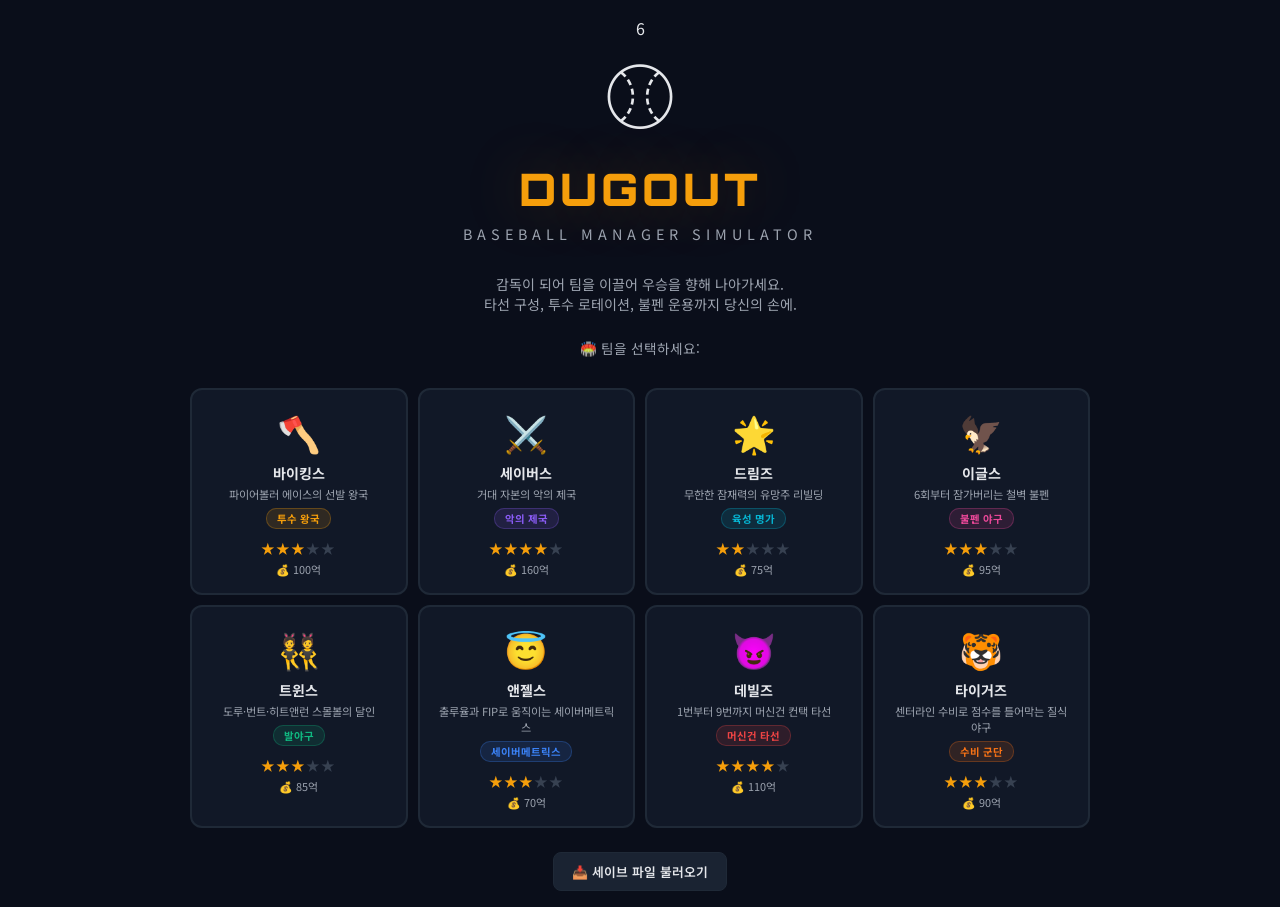
==== index.html @ 8fe027a9 "refactor: match-flow 3분할 — 실경기/간이 시뮬/경기 후 처리 분리 1,317줄 단일 파일에 5개 관심사 혼재 → 순수 이동 분할 (동작 무변경): - match" ====
<!DOCTYPE html>
<html lang="ko">
<head>
<meta charset="UTF-8">
<meta name="viewport" content="width=device-width, initial-scale=1.0">
<title>⚾ DUGOUT - Baseball Manager Simulator</title>
<link rel="stylesheet" href="style.css">
</head>
<body>

<div id="titleScreen" class="screen active">
  <div class="title-screen">6
    <div class="title-emoji">⚾</div>
    <div class="title-logo">DUGOUT</div>
    <div class="title-sub">Baseball Manager Simulator</div>
    <p style="color:var(--text-dim);margin-bottom:24px;max-width:520px;font-size:0.88rem;">감독이 되어 팀을 이끌어 우승을 향해 나아가세요.<br>타선 구성, 투수 로테이션, 불펜 운용까지 당신의 손에.</p>
    <div id="titleContinue"></div>
    <p style="color:var(--text-dim);margin-bottom:14px;font-size:0.85rem;">🏟️ 팀을 선택하세요:</p>
    <div class="team-select" id="teamSelect"></div>
    <div style="margin-top:24px;">
      <button class="btn btn-secondary" onclick="importGame()" style="font-size:0.8rem;">📥 세이브 파일 불러오기</button>
    </div>
  </div>
</div>

<div id="gameHeader" style="display:none;">
  <div class="header">
    <div class="header-title">⚾ DUGOUT</div>
    <div class="header-info">
      <div class="header-stat" id="hdrTeam"></div>
      <div class="header-stat">시즌 <span id="hdrSeason">1</span></div>
      <div class="header-stat">💰 <span id="hdrBudget">0</span>억</div>
      <div class="header-stat" id="hdrPop"></div>
      <div class="header-stat">📅 <span id="hdrGame">0</span>/<span id="hdrTotalGames">84</span></div>
      <div class="header-stat" id="hdrSeries"></div>
      <div class="header-stat" id="hdrPhase" style="color:var(--accent);"></div>
      <div class="game-menu-wrap">
        <button class="game-menu-btn" onclick="toggleGameMenu()">☰</button>
        <div class="game-menu" id="gameMenu">
          <div class="game-menu-item" onclick="saveGame();showToast('💾 저장 완료');toggleGameMenu();">💾 게임 저장</div>
          <div class="game-menu-item" onclick="exportGame();toggleGameMenu();">📤 내보내기</div>
          <div class="game-menu-item" onclick="importGame();toggleGameMenu();">📥 불러오기</div>
          <div class="game-menu-divider"></div>
          <div class="game-menu-item" style="color:#ef4444;" onclick="newGame();">🔄 새 게임</div>
        </div>
      </div>
    </div>
  </div>
  <div class="nav-tabs">
    <div class="nav-tab active" data-tab="dashboard">📊 대시보드</div>
    <div class="nav-tab" data-tab="roster">📋 로스터</div>
    <div class="nav-tab" data-tab="match">⚾ 경기</div>
    <div class="nav-tab" data-tab="training">🏋️ 훈련</div>
    <div class="nav-tab" data-tab="market">🔄 이적시장</div>
    <div class="nav-tab" data-tab="standings">🏆 순위</div>
    <div class="nav-tab" data-tab="analysis">📈 분석</div>
    <div class="nav-tab" data-tab="invest">💼 투자</div>
    <div class="nav-tab" data-tab="draft">🎓 드래프트</div>
    <div class="nav-advance-wrap"><button class="btn-nav-advance" id="btnNavAdvance" onclick="navAdvance()">▶ 다음</button></div>
  </div>
</div>

<div id="dashboardScreen" class="screen">
  <div class="finance-grid" id="financeGrid"></div>
  <div class="dash-row">
    <div class="card"><div class="card-title">▸ 구단 현황</div><div id="dashTeamInfo"></div></div>
    <div class="card"><div class="card-title">▸ 시설 & 육성</div><div id="dashFacility"></div></div>
  </div>
  <!-- 팀 기록 섹션 -->
  <div class="dash-row" style="margin-top:14px;">
    <div class="card"><div class="card-title">📊 타자 기록 순위</div><div id="dashBatterStats"></div></div>
    <div class="card"><div class="card-title">📊 투수 기록 순위</div><div id="dashPitcherStats"></div></div>
  </div>
  <div class="dash-row" style="margin-top:14px;">
    <div class="card"><div class="card-title">⚾ 1군 주전 라인업</div><div id="dashLineup"></div></div>
    <div class="card"><div class="card-title">⚾ 선발 로테이션 · 불펜</div><div id="dashPitching"></div></div>
  </div>
</div>

<!-- ROSTER with sub-tabs -->
<div id="rosterScreen" class="screen">
  <div class="roster-tabs">
    <div class="roster-tab active" onclick="switchRosterTab('batters')">🏏 1군 타자</div>
    <div class="roster-tab" onclick="switchRosterTab('pitchers')">⚾ 1군 투수</div>
    <div class="roster-tab" onclick="switchRosterTab('futures')">🌱 2군 <span id="futuresCountBadge" style="font-size:0.65rem;color:var(--text-dim);"></span></div>
    <div class="roster-tab" onclick="switchRosterTab('developmental')">⭐ 육성 <span id="devCountBadge" style="font-size:0.65rem;color:var(--text-dim);"></span></div>
    <div class="roster-tab" onclick="switchRosterTab('il')">🏥 IL <span id="ilCountBadge" style="font-size:0.65rem;color:#ef4444;"></span></div>
  </div>
  <div style="display:flex;align-items:center;gap:10px;margin-bottom:8px;">
    <div style="font-size:0.68rem;color:var(--text-dim);font-family:'JetBrains Mono',monospace;flex:1;" id="activeRosterInfo"></div>
    <button class="btn btn-sm btn-secondary" onclick="if(confirm('현재 타선·투수 보직을 규정에 맞춰 자동 재구성합니다. 진행할까요?'))autoArrangeRoster()" title="규정 위반 자동 해소 — 콜업·보직·포지션 배치">⚡ 자동 배치</button>
  </div>

  <div class="roster-section active" id="rosterBatters">
    <div class="roster-ootp-layout">
      <!-- Left: Compact roster list -->
      <div class="roster-ootp-left">
        <div class="card" style="padding:10px;">
          <div class="section-divider" style="margin-top:6px;">⭐ 선발 라인업 <span class="section-count" id="startingCount">0/9</span></div>
          <div style="overflow-x:auto;">
            <table class="data-table compact-roster"><thead><tr><th>#</th><th>이름</th><th>포지션</th><th>나이</th><th>CON</th><th>POW</th><th>EYE</th><th>SPD</th><th>FLD</th><th>ARM</th><th>OVR</th><th></th></tr></thead>
            <tbody id="startingBattersBody"></tbody></table>
          </div>
          <div class="section-divider" style="margin-top:14px;">📋 후보 <span class="section-count" id="benchCount">0</span></div>
          <div style="overflow-x:auto;">
            <table class="data-table compact-roster"><thead><tr><th>이름</th><th>포지션</th><th>나이</th><th>CON</th><th>POW</th><th>EYE</th><th>SPD</th><th>FLD</th><th>ARM</th><th>OVR</th><th></th></tr></thead>
            <tbody id="benchBattersBody"></tbody></table>
          </div>
        </div>
      </div>
      <!-- Right: Field view (larger) -->
      <div class="roster-ootp-right">
        <div id="lineupFieldView"></div>
      </div>
    </div>
  </div>

  <div class="roster-section" id="rosterFutures"></div>
  <div class="roster-section" id="rosterDevelopmental"></div>
  <div class="roster-section" id="rosterIL"></div>

  <div class="roster-section" id="rosterPitchers">
    <div class="card">
      <div class="section-divider">🔥 선발 로테이션 <span class="section-count" id="rotationCount">0/5</span></div>
      <div style="margin-bottom:8px;font-size:0.7rem;color:var(--text-dim);">5명의 선발 투수가 로테이션을 돌며 등판합니다. 클릭하여 불펜으로 이동.</div>
      <div style="overflow-x:auto;">
        <table class="data-table"><thead><tr><th>#</th><th>이름</th><th>역할</th><th>나이</th><th>구위</th><th>제구</th><th>구속</th><th>무브</th><th>위기</th><th>지구력</th><th>OVR</th><th>컨디션</th><th>스태미나</th><th>관리</th></tr></thead>
        <tbody id="rotationBody"></tbody></table>
      </div>

      <div class="section-divider" style="margin-top:20px;">🛡️ 불펜 <span class="section-count" id="bullpenCount">0</span></div>
      <div style="margin-bottom:8px;font-size:0.7rem;color:var(--text-dim);">보직 내 1번 투수가 우선 등판하며, 스태미나 부족 시 2번으로 자동 교체됩니다.</div>
      <div style="overflow-x:auto;">
        <table class="data-table"><thead><tr><th></th><th>이름</th><th>역할</th><th>나이</th><th>구위</th><th>제구</th><th>구속</th><th>무브</th><th>위기</th><th>지구력</th><th>OVR</th><th>컨디션</th><th>스태미나</th><th>관리</th></tr></thead>
        <tbody id="bullpenBody"></tbody></table>
      </div>
    </div>
  </div>
</div>

<div id="matchScreen" class="screen">
  <!-- 상단 컨트롤 -->
  <div class="season-controls">
    <button class="btn btn-primary" id="btnPlayMatch" onclick="startMatch()">▶ 다음 경기 시작</button>
    <div class="speed-control">
      <span style="font-size:0.72rem;color:var(--text-dim);">속도:</span>
      <button class="speed-btn active" onclick="setSpeed(500,this)">1x</button>
      <button class="speed-btn" onclick="setSpeed(250,this)">2x</button>
      <button class="speed-btn" onclick="setSpeed(100,this)">4x</button>
      <button class="speed-btn" onclick="setSpeed(30,this)">⚡</button>
    </div>
    <div class="auto-sim-control">
      <button class="btn btn-ghost" id="btnAutoSim10" onclick="autoSimGames(10)">⏩ 10경기</button>
      <button class="btn btn-ghost" id="btnAutoSim30" onclick="autoSimGames(30)">⏩ 30경기</button>
      <button class="btn btn-ghost" id="btnAutoSimHalf" onclick="autoSimToBreak()">⏩ 끝까지</button>
    </div>
    <span style="font-size:0.75rem;color:var(--text-dim);" id="matchStatus"></span>
  </div>

  <!-- ===== OOTP 스타일 경기 화면 ===== -->
  <div class="match-broadcast" id="matchStadium">

    <!-- ① 상단: 스코어보드 -->
    <div class="bc-scoreboard">
      <div class="bc-sb-left">
        <div class="bc-team-row bc-away" id="sbTeamAway">
          <span class="bc-team-emoji" id="sbAwayEmoji">⚾</span>
          <span class="bc-team-name" id="sbAwayName">AWAY</span>
          <span class="bc-rhe"><span id="sbAwayR">0</span></span>
          <span class="bc-rhe"><span id="sbAwayH">0</span></span>
          <span class="bc-rhe"><span id="sbAwayE">0</span></span>
        </div>
        <div class="bc-team-row bc-home" id="sbTeamHome">
          <span class="bc-team-emoji" id="sbHomeEmoji">⚾</span>
          <span class="bc-team-name" id="sbHomeName">HOME</span>
          <span class="bc-rhe"><span id="sbHomeR">0</span></span>
          <span class="bc-rhe"><span id="sbHomeH">0</span></span>
          <span class="bc-rhe"><span id="sbHomeE">0</span></span>
        </div>
        <div class="bc-rhe-label"><span></span><span></span><span>R</span><span>H</span><span>E</span></div>
      </div>
      <div class="bc-sb-center">
        <div class="bc-inning-badge" id="sbInningBadge">1회초</div>
        <div class="bc-outs-row">
          <span class="bc-out-dot" id="outDot0"></span>
          <span class="bc-out-dot" id="outDot1"></span>
          <span class="bc-out-dot" id="outDot2"></span>
        </div>
      </div>
      <div class="bc-sb-right">
        <div class="bc-detail-grid" id="scoreGrid"></div>
      </div>
    </div>

    <!-- ② 중단: 야구장 DOM 필드 + 중계 로그 -->
    <div class="bc-field-row">
      <div class="bc-field-wrap">
        <div class="bc-diamond" id="bcDiamond">
          <!-- 수비수 이름표 (JS가 동적 생성) -->
          <div class="bc-defenders" id="bcDefenders"></div>
          <!-- 베이스 -->
          <div class="bc-base bc-base-home" id="baseHome">◆</div>
          <div class="bc-base bc-base-1b" id="base1B">◇</div>
          <div class="bc-base bc-base-2b" id="base2B">◇</div>
          <div class="bc-base bc-base-3b" id="base3B">◇</div>
          <!-- 주자 (JS가 토글) -->
          <div class="bc-runner bc-runner-1b" id="runner1B"></div>
          <div class="bc-runner bc-runner-2b" id="runner2B"></div>
          <div class="bc-runner bc-runner-3b" id="runner3B"></div>
          <!-- 마운드 투수 표시 -->
          <div class="bc-mound-pitcher" id="bcMoundPitcher"></div>
          <!-- 타석 타자 표시 -->
          <div class="bc-batter-box" id="bcBatterBox"></div>
        </div>
      </div>
      <!-- 실시간 중계 로그 -->
      <div class="bc-log-panel">
        <div class="bc-log-title">PLAY-BY-PLAY</div>
        <div class="play-log" id="playLog"></div>
      </div>
    </div>

    <!-- ③ 하단: 3분할 대시보드 — 정적 뼈대, JS는 textContent만 갱신 -->
    <div class="bc-dashboard" id="bcDashboard">
      <!-- 좌: 라인업 -->
      <div class="bc-panel bc-panel-lineup">
        <div class="bc-panel-title" id="luTitle">LINEUP</div>
        <table class="lineup-table"><thead><tr><th>#</th><th></th><th>POS</th><th>NAME</th><th>TODAY</th><th>AVG</th></tr></thead>
          <tbody id="luBody"></tbody>
        </table>
      </div>
      <!-- 중: 투수 -->
      <div class="bc-panel bc-panel-pitcher">
        <div class="pitcher-detail">
          <div class="pd-role">PITCHING</div>
          <div class="pd-name" id="pdName">-</div>
          <div class="pd-season" id="pdSeason">-</div>
          <div class="pd-today">
            <div class="pd-stat-box"><div class="pd-stat-label">IP</div><div class="pd-stat-val" id="pdIP">0</div></div>
            <div class="pd-stat-box"><div class="pd-stat-label">H</div><div class="pd-stat-val" id="pdH">0</div></div>
            <div class="pd-stat-box"><div class="pd-stat-label">ER</div><div class="pd-stat-val" id="pdER">0</div></div>
            <div class="pd-stat-box"><div class="pd-stat-label">BB</div><div class="pd-stat-val" id="pdBB">0</div></div>
            <div class="pd-stat-box"><div class="pd-stat-label">K</div><div class="pd-stat-val" id="pdK">0</div></div>
            <div class="pd-stat-box"><div class="pd-stat-label">NP</div><div class="pd-stat-val" id="pdNP">0</div></div>
          </div>
          <div class="stamina-bar-wrap">
            <div class="stamina-bar-label" id="pdStamLabel">STAMINA 0</div>
            <div class="stamina-bar-bg"><div class="stamina-bar-fill" id="pdStamBar"></div></div>
          </div>
        </div>
      </div>
      <!-- 우: 타자 -->
      <div class="bc-panel bc-panel-batter">
        <div class="batter-detail">
          <div class="bd-pos" id="bdPos">AT BAT</div>
          <div class="bd-name" id="bdName">-</div>
          <div class="bd-season" id="bdSeason">-</div>
          <div class="bd-today">
            <div class="bd-stat-box"><div class="bd-stat-label">AB</div><div class="bd-stat-val" id="bdAB">0</div></div>
            <div class="bd-stat-box"><div class="bd-stat-label">H</div><div class="bd-stat-val" id="bdH">0</div></div>
            <div class="bd-stat-box"><div class="bd-stat-label">HR</div><div class="bd-stat-val" id="bdHR">0</div></div>
            <div class="bd-stat-box"><div class="bd-stat-label">RBI</div><div class="bd-stat-val" id="bdRBI">0</div></div>
            <div class="bd-stat-box"><div class="bd-stat-label">BB</div><div class="bd-stat-val" id="bdBB">0</div></div>
            <div class="bd-stat-box"><div class="bd-stat-label">K</div><div class="bd-stat-val" id="bdK">0</div></div>
          </div>
        </div>
      </div>
    </div>
  </div>

  <!-- 숨겨진 호환용 요소 -->
  <div style="display:none;">
    <span id="miInning"></span><span id="miOuts"></span>
    <span id="miPitcher"></span><span id="miBatter"></span>
    <span id="sbAR"></span><span id="sbHR"></span>
    <span id="sbAH"></span><span id="sbHH"></span>
    <span id="sbAE"></span><span id="sbHE"></span>
    <span id="sbAwayScore"></span><span id="sbHomeScore"></span>
  </div>
</div>

<div id="trainingScreen" class="screen">
  <div class="card">
    <div class="card-title">▸ 팀 훈련 (경기당 1회)</div>
    <div style="margin-bottom:12px;font-size:0.72rem;color:var(--text-dim);">육성 레벨: <span id="trainingLevelDisp" style="color:var(--accent);font-weight:700;"></span></div>
    <div id="trainingContent"></div>
    <p style="margin-top:10px;font-size:0.75rem;color:var(--text-dim);" id="trainingStatus"></p>
  </div>
</div>


<div id="marketScreen" class="screen">
  <div class="card">
    <div class="card-title">▸ 이적 시장</div>
    <div class="roster-tabs" style="margin-bottom:10px;">
      <div class="roster-tab active" onclick="switchMarketTab('bat')">🏏 타자</div>
      <div class="roster-tab" onclick="switchMarketTab('pitch')">⚾ 투수</div>
      <div class="roster-tab" onclick="switchMarketTab('trade')">🔄 트레이드</div>
    </div>
    <div class="market-grid" id="marketGrid"></div>
  </div>
</div>

<div id="standingsScreen" class="screen">
  <div class="card">
    <div class="card-title">▸ 리그 순위</div>
    <div style="overflow-x:auto;">
    <table class="data-table"><thead><tr><th>#</th><th>팀</th><th>승률</th><th>게임차</th><th>승</th><th>패</th><th>경기</th><th>연속</th><th>타율</th><th>평균자책</th><th>최근 5</th></tr></thead>
    <tbody id="standingsBody"></tbody></table>
    </div>
  </div>
  <div class="dash-row" style="margin-top:14px;">
    <div class="card"><div class="card-title">🏅 리그 타자 리더</div><div id="leagueBatLeaders"></div></div>
    <div class="card"><div class="card-title">🏅 리그 투수 리더</div><div id="leaguePitLeaders"></div></div>
  </div>
</div>

<div id="analysisScreen" class="screen">
  <div class="roster-tabs" id="analysisTabs">
    <div class="roster-tab active" data-tab="batters" onclick="switchAnalysisTab('batters')">🏏 타자 성적</div>
    <div class="roster-tab" data-tab="pitchers" onclick="switchAnalysisTab('pitchers')">⚾ 투수 성적</div>
    <div class="roster-tab" data-tab="scout" onclick="switchAnalysisTab('scout')">📋 스카우트 리포트</div>
    <div class="roster-tab" data-tab="contracts" onclick="switchAnalysisTab('contracts')">💰 계약 현황</div>
  </div>
  <div id="analysisContent"></div>
</div>

<div id="investScreen" class="screen">
  <div class="roster-tabs" style="margin-bottom:14px;">
    <div class="roster-tab active" onclick="switchInvestTab('finance')">💰 재정</div>
    <div class="roster-tab" onclick="switchInvestTab('infra')">🏗️ 인프라 & 시설</div>
    <div class="roster-tab" onclick="switchInvestTab('coaching')">👔 코치</div>
    <!-- 팬 이벤트 삭제 (무한 흑자 익스플로잇 방지) -->
    <div class="roster-tab" onclick="switchInvestTab('overseas')">✈️ 해외연수</div>
    <div class="roster-tab" onclick="switchInvestTab('scoutcamp')">🌎 스카우팅</div>
    <div class="roster-tab" onclick="switchInvestTab('medical')">🏥 해외 의료</div>
  </div>
  <div id="investContent"></div>
</div>

<div id="draftScreen" class="screen">
  <div id="draftContent"></div>
</div>

<div class="modal-overlay" id="seasonModal" onclick="if(event.target===this)this.classList.remove('active');">
  <div class="modal"><button class="modal-close" onclick="$('seasonModal').classList.remove('active');">&times;</button><h2 id="modalTitle"></h2><div id="modalBody"></div></div>
</div>

<!-- Scripts: 의존성 순서대로 로드 -->
<script src="js/constants.js"></script>
<script src="js/utils/utils-core.js"></script>
<script src="js/utils/utils-stats.js"></script>
<script src="js/utils/utils-scout.js"></script>
<script src="js/utils/utils-economy.js"></script>
<script src="js/utils/negotiation.js"></script>
<script src="js/players/player-core.js"></script>
<script src="js/players/player-stats.js"></script>
<script src="js/players/player-traits.js"></script>
<script src="js/players/player-factory.js"></script>
<script src="js/players/player-pools.js"></script>
<script src="js/state/state-core.js"></script>
<script src="js/state/state-save.js"></script>
<script src="js/state/state-init.js"></script>
<script src="js/state/state-validation.js"></script>
<script src="js/ui.js"></script>
<script src="js/dashboard.js"></script>
<script src="js/roster/roster-logic.js"></script>
<script src="js/roster/roster-field.js"></script>
<script src="js/roster/roster-active.js"></script>
<script src="js/roster/roster-reserve.js"></script>
<script src="js/match/match-state.js"></script>
<script src="js/match/match-engine.js"></script>
<script src="js/match/match-ui.js"></script>
<script src="js/match/match-postgame.js"></script>
<script src="js/match/match-flow.js"></script>
<script src="js/match/match-sim.js"></script>
<script src="js/match/match.js"></script>
<script src="js/training.js"></script>
<script src="js/market.js"></script>
<script src="js/trade/trade-logic.js"></script>
<script src="js/trade/trade-ui.js"></script>
<script src="js/trade/trade.js"></script>
<script src="js/standings.js"></script>
<script src="js/analysis/analysis-batters.js"></script>
<script src="js/analysis/analysis-pitchers.js"></script>
<script src="js/analysis/analysis-scout.js"></script>
<script src="js/analysis/analysis-contracts.js"></script>
<script src="js/analysis/analysis.js"></script>
<script src="js/season/season-finance.js"></script>
<script src="js/season/season-core.js"></script>
<script src="js/season/season-postseason.js"></script>
<script src="js/season/season-awards.js"></script>
<script src="js/season/season-gm.js"></script>
<script src="js/season/season-flow.js"></script>
<script src="js/invest/invest-finance.js"></script>
<script src="js/invest/invest-infra.js"></script>
<script src="js/invest/invest-scout.js"></script>
<script src="js/invest/invest-players.js"></script>
<script src="js/invest/invest.js"></script>
<script src="js/draft/draft-logic.js"></script>
<script src="js/draft/draft-preview.js"></script>
<script src="js/draft/draft-live.js"></script>
<script src="js/draft/draft-result.js"></script>
<script src="js/draft/draft.js"></script>
<script src="js/title.js"></script>
</body>
</html>
---- style.css ----
@import url('https://fonts.googleapis.com/css2?family=Orbitron:wght@400;700;900&family=Noto+Sans+KR:wght@300;400;600;700&family=JetBrains+Mono:wght@400;700&display=swap');

:root {
  --bg-dark: #0a0e1a;
  --bg-card: #111827;
  --bg-card-hover: #1a2332;
  --accent: #f59e0b;
  --accent-glow: #f59e0b44;
  --accent2: #10b981;
  --accent3: #ef4444;
  --accent4: #3b82f6;
  --text: #e5e7eb;
  --text-dim: #9ca3af;   /* 본문/라벨용 — bg-card 위 ≈5.9:1 (WCAG AA 통과) */
  --text-decor: #6b7280; /* 순수 장식(구분선/빈 별) 전용 — 텍스트에는 사용 금지 */
  --text-bright: #ffffff;
  --border: #1f2937;
}

* { margin:0; padding:0; box-sizing:border-box; }
body { background:var(--bg-dark); color:var(--text); font-family:'Noto Sans KR',sans-serif; min-height:100vh; overflow-x:hidden; }

/* ── 접근성: 키보드 포커스 표시 + 모션 축소 ── */
:focus-visible { outline:2px solid var(--accent); outline-offset:2px; border-radius:4px; }
@media (prefers-reduced-motion: reduce){
  *,*::before,*::after{ animation-duration:.001ms!important; animation-iteration-count:1!important; transition-duration:.001ms!important; scroll-behavior:auto!important; }
}
/* 좁은 화면에서 넓은 대시보드 테이블 가로 스크롤 (열 잘림 방지) */
#dashLineup, #dashPitching { overflow-x:auto; }

.header {
  background:linear-gradient(135deg,#0f172a 0%,#1e1b4b 100%);
  border-bottom:2px solid var(--accent); padding:10px 20px;
  display:flex; align-items:center; justify-content:space-between;
  position:sticky; top:0; z-index:100;
  box-shadow:0 4px 30px rgba(245,158,11,0.1); flex-wrap:wrap; gap:8px;
}
.header-title { font-family:'Orbitron',sans-serif; font-size:1.2rem; font-weight:900; color:var(--accent); text-shadow:0 0 20px var(--accent-glow); letter-spacing:2px; }
.header-info { display:flex; gap:14px; align-items:center; flex-wrap:wrap; }
.header-stat { font-family:'JetBrains Mono',monospace; font-size:0.75rem; color:var(--text-dim); }
.header-stat span { color:var(--accent); font-weight:700; }

.nav-tabs { display:flex; background:var(--bg-card); border-bottom:1px solid var(--border); padding:0 12px; overflow-x:auto; }
.nav-tab { padding:10px 16px; cursor:pointer; font-size:0.8rem; font-weight:600; color:var(--text-dim); border-bottom:3px solid transparent; transition:all 0.2s; user-select:none; white-space:nowrap; }
.nav-tab:hover { color:var(--text); background:var(--bg-card-hover); }
.nav-tab.active { color:var(--accent); border-bottom-color:var(--accent); }
.nav-advance-wrap { margin-left:auto; display:flex; align-items:center; padding:0 4px; }
.btn-nav-advance { background:var(--accent); color:#111; border:none; border-radius:6px; padding:6px 14px; font-size:0.72rem; font-weight:700; cursor:pointer; white-space:nowrap; transition:background 0.2s,transform 0.1s; }
.btn-nav-advance:hover { background:#fbbf24; transform:scale(1.03); }
.btn-nav-advance:active { transform:scale(0.97); }

.screen { display:none; padding:16px; max-width:1200px; margin:0 auto; }
.screen.active { display:block; }

.card { background:var(--bg-card); border:1px solid var(--border); border-radius:12px; padding:18px; margin-bottom:14px; }
.card-title { font-family:'Orbitron',sans-serif; font-size:0.8rem; color:var(--accent); margin-bottom:12px; letter-spacing:1px; }

.data-table { width:100%; border-collapse:collapse; font-size:0.82rem; }
.data-table th { text-align:left; padding:8px 10px; color:var(--text-dim); font-weight:600; border-bottom:1px solid var(--border); font-size:0.72rem; text-transform:uppercase; letter-spacing:1px; transition:color 0.15s; }
.data-table th[onclick]:hover { color:var(--accent); }
.data-table td { padding:8px 10px; border-bottom:1px solid #1a1a2e; font-family:'JetBrains Mono',monospace; font-size:0.78rem; }
.data-table tr:hover { background:var(--bg-card-hover); }
.data-table tr.starter { border-left:3px solid var(--accent); }
.data-table tr.bullpen-row { border-left:3px solid var(--accent4); }
.data-table tr.my-team { background:linear-gradient(90deg,rgba(245,158,11,0.1),transparent); border-left:3px solid var(--accent); }

.player-name { font-family:'Noto Sans KR',sans-serif; font-weight:600; color:var(--text-bright); font-size:0.82rem; }
.stat-bar { display:inline-block; width:48px; height:6px; background:#1f2937; border-radius:3px; overflow:hidden; vertical-align:middle; margin-left:3px; }
.stat-bar-fill { height:100%; border-radius:3px; }

.pos-badge { display:inline-block; padding:3px 8px; border-radius:4px; font-size:0.72rem; font-weight:700; background:#1e3a5f; color:#60a5fa; }
.pos-badge.pitcher { background:#3b1f1f; color:#f87171; }
.pos-badge.reliever { background:#1f2f3f; color:#67e8f9; }
.pos-badge.closer { background:#2d1f3f; color:#c084fc; }

.role-badge { display:inline-block; padding:2px 8px; border-radius:10px; font-size:0.62rem; font-weight:700; letter-spacing:0.5px; }
.role-badge.starting { background:#164e2e; color:#4ade80; }
.role-badge.bench { background:#1f2937; color:#9ca3af; }
.role-badge.rotation { background:#3b1f1f; color:#fca5a5; }
.role-badge.bullpen { background:#1e3a5f; color:#93c5fd; }

.btn { padding:9px 18px; border:none; border-radius:8px; cursor:pointer; font-family:'Noto Sans KR',sans-serif; font-weight:600; font-size:0.82rem; transition:all 0.2s; }
.btn-primary { background:linear-gradient(135deg,var(--accent),#d97706); color:#000; box-shadow:0 4px 15px var(--accent-glow); }
.btn-primary:hover { transform:translateY(-2px); box-shadow:0 6px 25px var(--accent-glow); }
.btn-primary:disabled { opacity:0.5; transform:none; cursor:not-allowed; }
.btn-secondary { background:var(--bg-card-hover); color:var(--text); border:1px solid var(--border); }
.btn-secondary:hover { border-color:var(--accent); }
.btn-sm { padding:5px 12px; font-size:0.72rem; }

.stars { color:var(--accent); font-size:0.85rem; letter-spacing:1px; }
.stars .empty { color:#374151; }

/* Game menu (header dropdown) */
.game-menu-wrap { position:relative; }
.game-menu-btn {
  background:var(--bg-card-hover); border:1px solid var(--border); color:var(--text);
  padding:4px 10px; border-radius:6px; cursor:pointer; font-size:1rem; line-height:1;
  transition:border-color 0.2s;
}
.game-menu-btn:hover { border-color:var(--accent); }
.game-menu {
  display:none; position:absolute; top:calc(100% + 6px); right:0; z-index:100;
  background:#1f2937; border:1px solid var(--border); border-radius:10px;
  min-width:160px; padding:6px 0; box-shadow:0 8px 30px rgba(0,0,0,0.5);
}
.game-menu.open { display:block; }
.game-menu-item {
  padding:8px 16px; font-size:0.78rem; color:var(--text); cursor:pointer;
  transition:background 0.15s;
}
.game-menu-item:hover { background:var(--bg-card-hover); color:var(--accent); }
.game-menu-divider { height:1px; background:var(--border); margin:4px 0; }

/* Roster sub-tabs */
.roster-tabs { display:flex; gap:6px; margin-bottom:14px; }
.roster-tab {
  padding:8px 16px; border-radius:8px; cursor:pointer; font-size:0.78rem; font-weight:600;
  background:var(--bg-card-hover); color:var(--text-dim); border:1px solid var(--border); transition:all 0.2s;
}
.roster-tab:hover { border-color:var(--accent); color:var(--text); }
.roster-tab.active { background:var(--accent); color:#000; border-color:var(--accent); }
.roster-section { display:none; }
.roster-section.active { display:block; }

/* Section divider */
.section-divider {
  display:flex; align-items:center; gap:10px; margin:16px 0 10px;
  font-family:'Orbitron',sans-serif; font-size:0.72rem; color:var(--text-dim); letter-spacing:1px;
}
.section-divider::after { content:''; flex:1; height:1px; background:var(--border); }
.section-count { font-family:'JetBrains Mono',monospace; color:var(--accent); font-size:0.7rem; }

/* ===== OOTP-Style Broadcast Match UI ===== */

.match-broadcast { border-radius:12px; overflow:hidden; border:1px solid var(--border); background:#0a0e1a; }
.match-broadcast.mode-offense { --mode-accent:var(--accent); }
.match-broadcast.mode-defense { --mode-accent:#60a5fa; }

/* ── ① 스코어보드 ── */
.bc-scoreboard {
  display:grid; grid-template-columns:auto auto 1fr; gap:0;
  background:linear-gradient(90deg,#1a1020,#0f172a,#101a28); padding:6px 10px;
  border-bottom:2px solid var(--mode-accent,var(--accent)); font-family:'Orbitron',sans-serif;
  transition:border-color 0.4s;
}
.bc-sb-left { display:flex; flex-direction:column; gap:2px; }
.bc-team-row {
  display:grid; grid-template-columns:26px 80px 28px 28px 28px; gap:2px;
  align-items:center; padding:3px 6px; border-radius:4px; font-size:0.7rem;
}
.bc-away { background:rgba(59,130,246,0.15); }
.bc-home { background:rgba(239,68,68,0.15); }
.bc-team-emoji { font-size:0.9rem; }
.bc-team-name { font-weight:700; color:var(--text-bright); font-size:0.68rem; overflow:hidden; text-overflow:ellipsis; white-space:nowrap; }
.bc-rhe { text-align:center; font-weight:900; color:var(--text-bright); font-size:0.8rem; font-family:'JetBrains Mono',monospace; }
.bc-rhe-label {
  display:grid; grid-template-columns:26px 80px 28px 28px 28px; gap:2px;
  font-size:0.7rem; color:var(--text-dim); text-align:center; padding:0 6px;
}
.bc-sb-center {
  display:flex; flex-direction:column; align-items:center; justify-content:center; gap:4px; padding:0 12px;
}
.bc-inning-badge {
  background:var(--mode-accent,var(--accent)); color:#000; font-size:0.7rem; font-weight:900;
  padding:3px 12px; border-radius:10px; letter-spacing:1px; transition:background 0.4s;
}
.bc-outs-row { display:flex; gap:5px; }
.bc-out-dot {
  width:12px; height:12px; border-radius:50%; background:#333; border:2px solid #555; transition:all 0.3s;
}
.bc-out-dot.active { background:#ef4444; border-color:#f87171; box-shadow:0 0 6px rgba(239,68,68,0.6); }
.bc-sb-right { display:flex; align-items:center; overflow-x:auto; }
.bc-detail-grid {
  display:grid; grid-template-columns:50px repeat(9,1fr) 26px 26px 26px;
  gap:1px; font-size:0.55rem; text-align:center;
}
.score-cell { padding:3px 1px; background:rgba(10,14,26,0.5); border-radius:2px; font-family:'JetBrains Mono',monospace; color:var(--text-dim); }
.score-cell.header { color:var(--text-dim); background:transparent; font-size:0.7rem; }
.score-cell.team-name { text-align:left; color:var(--accent); font-weight:700; font-size:0.7rem; }
.score-cell.active-inning { background:rgba(59,130,246,0.3); color:var(--accent); }
.score-cell.total { color:var(--accent); font-weight:700; }

/* ── ② 야구장 필드 + 로그 ── */
.bc-field-row { display:grid; grid-template-columns:1fr 260px; }

.bc-field-wrap { position:relative; overflow:hidden; background:#0a1520; }
.bc-diamond {
  position:relative; width:100%; aspect-ratio:2362/1824;
  background:url('image/baseball_field.png') center center / cover no-repeat;
}
/* 베이스 공통 */
.bc-base {
  position:absolute; font-size:1.1rem; color:rgba(255,255,255,0.35); z-index:2;
  text-shadow:0 0 6px rgba(255,255,255,0.15); transition:color 0.3s, text-shadow 0.3s;
}
.bc-base.occupied { color:#f59e0b; text-shadow:0 0 12px rgba(245,158,11,0.7); font-size:1.3rem; }
.bc-base-home { top:87%; left:50%; transform:translateX(-50%); }
.bc-base-1b   { top:61%; left:68%; }
.bc-base-2b   { top:34%; left:50%; transform:translateX(-50%); }
.bc-base-3b   { top:61%; left:30%; }

/* 주자 마커 — 등장/소멸 애니메이션 */
.bc-runner {
  position:absolute; width:20px; height:20px; border-radius:50%;
  background:#f59e0b; border:2px solid #fbbf24; box-shadow:0 0 10px rgba(245,158,11,0.6);
  z-index:3; opacity:0; transform:scale(0); transition:opacity 0.35s,transform 0.35s;
}
.bc-runner.visible { opacity:1; transform:scale(1); }
.bc-runner-1b { top:59%; left:70%; }
.bc-runner-2b { top:31%; left:50%; margin-left:-10px; }
.bc-runner-3b { top:59%; left:28%; }

/* 수비수 이름표 */
.bc-defenders { position:absolute; inset:0; z-index:4; }
.bc-def-tag {
  position:absolute; padding:3px 6px; border-radius:4px;
  white-space:nowrap; text-align:center; line-height:1.2;
  box-shadow:0 2px 4px rgba(0,0,0,0.5);
  transition:all 0.2s ease-in-out;
}
.bc-def-tag .def-name { font-size:0.68rem; font-weight:700; color:var(--text); }
.bc-def-tag .def-stat { font-size:0.6rem; color:var(--text-dim); font-family:'JetBrains Mono',monospace; }
.bc-def-tag.pos-if { background:rgba(30,58,95,0.9); border:1px solid rgba(96,165,250,0.5); }
.bc-def-tag.pos-if .def-name { color:#93c5fd; }
.bc-def-tag.pos-of { background:rgba(20,70,60,0.9); border:1px solid rgba(45,212,191,0.5); }
.bc-def-tag.pos-of .def-name { color:#5eead4; }
.bc-def-tag.pos-battery { background:rgba(70,30,50,0.9); border:1px solid rgba(244,114,182,0.5); }
.bc-def-tag.pos-battery .def-name { color:#f9a8d4; }
.bc-def-tag.action-highlight {
  background:rgba(245,158,11,0.9)!important; border-color:#fcd34d!important;
  transform:translate(-50%,-50%) scale(1.15); z-index:10;
  box-shadow:0 0 12px rgba(245,158,11,0.8);
}
.bc-def-tag.action-highlight .def-name { color:#111!important; }
.bc-def-tag.action-highlight .def-stat { color:#78350f!important; }

/* 마운드 투수 / 타석 타자 표시 */
.bc-mound-pitcher {
  position:absolute; top:56%; left:50%; transform:translate(-50%,-50%);
  padding:4px 10px; border-radius:4px; z-index:5;
  background:rgba(30,64,120,0.9); color:#93c5fd; border:1px solid #3b82f6;
  font-size:0.75rem; font-weight:700; font-family:'JetBrains Mono',monospace;
  text-align:center; line-height:1.4;
}
.bc-mound-pitcher .bc-mp-stat { font-size:0.65rem; color:#7dd3fc; font-weight:400; }
.bc-batter-box {
  position:absolute; top:92%; left:50%; transform:translate(-50%,-50%);
  padding:4px 10px; border-radius:4px; z-index:5;
  background:rgba(120,60,20,0.9); color:var(--accent); border:1px solid var(--accent);
  font-size:0.75rem; font-weight:700; font-family:'JetBrains Mono',monospace;
  text-align:center; line-height:1.4;
}
.bc-batter-box .bc-bb-stat { font-size:0.65rem; color:#fcd34d; font-weight:400; }

/* 중계 로그 패널 */
.bc-log-panel {
  display:flex; flex-direction:column; background:rgba(0,0,0,0.6);
  border-left:1px solid var(--border); overflow:hidden;
  max-height:500px;
}
.bc-log-title {
  padding:6px 10px; font-family:'Orbitron',sans-serif; font-size:0.62rem;
  font-weight:700; color:var(--text-dim); letter-spacing:2px;
  border-bottom:1px solid var(--border); background:rgba(0,0,0,0.3);
}
.play-log { flex:1; overflow-y:auto; font-size:0.7rem; padding:6px 8px; min-height:0; }
.play-log::-webkit-scrollbar { width:3px; }
.play-log::-webkit-scrollbar-thumb { background:var(--border); border-radius:2px; }
.log-entry { padding:4px 8px; border-left:3px solid var(--border); margin-bottom:4px; color:var(--text-dim); animation:fadeIn 0.25s; font-size:0.7rem; }
.log-entry.hit { border-left-color:var(--accent2); color:var(--accent2); }
.log-entry.out { border-left-color:var(--accent3); }
.log-entry.run { border-left-color:var(--accent); color:var(--accent); font-weight:700; }
.log-entry.homerun { border-left-color:#a855f7; color:#a855f7; font-weight:700; }
.log-entry.inning { border-left-color:var(--accent4); color:var(--accent4); font-weight:700; }
.log-entry.pitching { border-left-color:#67e8f9; color:#67e8f9; }
@keyframes fadeIn { from{opacity:0;transform:translateX(-8px)} to{opacity:1;transform:translateX(0)} }

/* ── ③ 하단 3분할 대시보드 ── */
.bc-dashboard {
  display:grid; grid-template-columns:1fr 1fr 1fr; gap:0;
  border-top:2px solid var(--mode-accent,var(--accent)); font-family:'JetBrains Mono',monospace;
  transition:border-color 0.4s;
}
.bc-panel {
  padding:8px 10px; background:#0d1117; border-right:1px solid var(--border);
  font-size:0.62rem; overflow-y:auto; max-height:200px;
}
.bc-panel:last-child { border-right:none; }
.bc-panel-title {
  font-family:'Orbitron',sans-serif; font-size:0.62rem; font-weight:700;
  color:var(--text-dim); letter-spacing:2px; margin-bottom:6px;
  padding-bottom:4px; border-bottom:1px solid var(--border);
}

/* 라인업 테이블 */
.lineup-table { width:100%; border-collapse:collapse; }
.lineup-table th { font-size:0.56rem; color:var(--text-dim); text-align:left; padding:3px 3px; font-weight:600; }
.lineup-table td { padding:3px 3px; font-size:0.66rem; color:var(--text); border-bottom:1px solid rgba(255,255,255,0.03); }
.lineup-table tr.lu-active { background:rgba(245,158,11,0.12); }
.lineup-table tr.lu-active td { color:var(--accent); font-weight:700; }
.lineup-table tr.lu-onbase td:first-child { border-left:2px solid var(--accent2); }
.lineup-table .lu-num { color:var(--text-dim); width:16px; }
.lineup-table .lu-pos { color:var(--accent4); width:24px; }
.lineup-table .lu-name { max-width:96px; overflow:hidden; text-overflow:ellipsis; white-space:nowrap; }
.lineup-table .lu-today { color:var(--accent2); }

/* 투수 상세 패널 */
.pitcher-detail { text-align:center; }
.pitcher-detail .pd-name { font-size:0.85rem; font-weight:900; color:var(--text-bright); font-family:'Orbitron',sans-serif; }
.pitcher-detail .pd-role { font-size:0.6rem; color:#60a5fa; letter-spacing:1px; margin-bottom:4px; }
.pitcher-detail .pd-season { font-size:0.62rem; color:var(--text-dim); margin-bottom:6px; }
.pitcher-detail .pd-today { display:grid; grid-template-columns:repeat(3,1fr); gap:4px; margin-bottom:8px; }
.pitcher-detail .pd-stat-box {
  background:rgba(59,130,246,0.1); border:1px solid rgba(59,130,246,0.2);
  border-radius:4px; padding:4px; text-align:center;
}
.pitcher-detail .pd-stat-label { font-size:0.7rem; color:var(--text-dim); }
.pitcher-detail .pd-stat-val { font-size:0.78rem; font-weight:900; color:var(--text-bright); }
/* 체력 바 */
.stamina-bar-wrap { margin-top:6px; }
.stamina-bar-label { font-size:0.58rem; color:var(--text-dim); margin-bottom:2px; }
.stamina-bar-bg { height:8px; background:#1f2937; border-radius:4px; overflow:hidden; }
.stamina-bar-fill { height:100%; border-radius:4px; transition:width 0.4s,background 0.4s; }
.stamina-bar-fill.stam-high { background:linear-gradient(90deg,#10b981,#34d399); }
.stamina-bar-fill.stam-mid  { background:linear-gradient(90deg,#f59e0b,#fbbf24); }
.stamina-bar-fill.stam-low  { background:linear-gradient(90deg,#ef4444,#f87171); }

/* 타자 상세 패널 */
.batter-detail { text-align:center; }
.batter-detail .bd-name { font-size:0.85rem; font-weight:900; color:var(--text-bright); font-family:'Orbitron',sans-serif; }
.batter-detail .bd-pos { font-size:0.6rem; color:var(--accent); letter-spacing:1px; margin-bottom:4px; }
.batter-detail .bd-season { font-size:0.62rem; color:var(--text-dim); margin-bottom:6px; }
.batter-detail .bd-today { display:grid; grid-template-columns:repeat(3,1fr); gap:4px; }
.batter-detail .bd-stat-box {
  background:rgba(245,158,11,0.08); border:1px solid rgba(245,158,11,0.2);
  border-radius:4px; padding:4px; text-align:center;
}
.batter-detail .bd-stat-label { font-size:0.7rem; color:var(--text-dim); }
.batter-detail .bd-stat-val { font-size:0.78rem; font-weight:900; color:var(--text-bright); }

/* 이벤트 플래시 이펙트 */
.flash-gold { animation:flashGold 0.6s; }
.flash-red  { animation:flashRed  0.5s; }
.flash-purple { animation:flashPurple 0.7s; }
@keyframes flashGold   { 0%{box-shadow:inset 0 0 0 2px #f59e0b;} 50%{box-shadow:inset 0 0 40px 4px rgba(245,158,11,0.35);} 100%{box-shadow:none;} }
@keyframes flashRed    { 0%{box-shadow:inset 0 0 0 2px #ef4444;} 50%{box-shadow:inset 0 0 30px 4px rgba(239,68,68,0.3);}  100%{box-shadow:none;} }
@keyframes flashPurple { 0%{box-shadow:inset 0 0 0 3px #a855f7;} 50%{box-shadow:inset 0 0 60px 6px rgba(168,85,247,0.4);} 100%{box-shadow:none;} }

/* 반응형 */
@media(max-width:900px){ .bc-field-row{grid-template-columns:1fr;} .bc-log-panel{max-height:200px;border-left:none;border-top:1px solid var(--border);} }
@media(max-width:700px){ .bc-dashboard{grid-template-columns:1fr;} .bc-scoreboard{grid-template-columns:1fr;} .bc-sb-right{display:none;} .bc-detail-grid{font-size:0.7rem;} .score-cell{padding:4px 2px;} .score-cell.header,.score-cell.team-name{font-size:0.75rem;} .bc-team-row{font-size:0.8rem;} .bc-team-name{font-size:0.78rem;} }

.season-controls { display:flex; gap:10px; align-items:center; margin-bottom:14px; flex-wrap:wrap; }
.speed-control { display:flex; gap:5px; align-items:center; }
.speed-btn { padding:3px 9px; background:var(--bg-card-hover); border:1px solid var(--border); color:var(--text); border-radius:4px; cursor:pointer; font-size:0.68rem; font-family:'JetBrains Mono',monospace; }
.speed-btn.active { border-color:var(--accent); color:var(--accent); }
.auto-sim-control { display:flex; gap:5px; align-items:center; }
.btn-ghost { padding:3px 10px; background:transparent; border:1px solid var(--border); color:var(--text-dim); border-radius:4px; cursor:pointer; font-size:0.68rem; font-family:'JetBrains Mono',monospace; transition:border-color 0.2s,color 0.2s; }
.btn-ghost:hover { border-color:#f59e0b; color:#f59e0b; }
.btn-ghost:disabled { opacity:0.4; cursor:not-allowed; }
#autoSimProgress { font-size:0.72rem; color:#f59e0b; font-family:'JetBrains Mono',monospace; display:none; }

.training-grid,.facility-grid { display:grid; grid-template-columns:repeat(auto-fit,minmax(180px,1fr)); gap:10px; }
.training-card,.facility-card { background:var(--bg-card-hover); border:1px solid var(--border); border-radius:10px; padding:14px; cursor:pointer; transition:all 0.2s; text-align:center; }
.training-card:hover,.facility-card:hover { border-color:var(--accent); transform:translateY(-2px); }
.training-icon,.facility-icon { font-size:1.8rem; margin-bottom:6px; }
.training-name,.facility-name { font-weight:700; font-size:0.82rem; margin-bottom:3px; }
.training-desc,.facility-desc { font-size:0.7rem; color:var(--text-dim); }
.facility-level { font-family:'JetBrains Mono',monospace; font-size:0.75rem; color:var(--accent); margin-top:6px; }

.market-grid { display:block; }
.market-card { background:var(--bg-card-hover); border:1px solid var(--border); border-radius:10px; padding:14px; transition:all 0.2s; }
.market-card:hover { border-color:var(--accent); }

.prog-bar { width:100%; height:8px; background:#1f2937; border-radius:4px; overflow:hidden; margin-top:4px; }
.prog-bar-fill { height:100%; border-radius:4px; transition:width 0.4s; }

.title-screen { display:flex; flex-direction:column; align-items:center; justify-content:center; min-height:80vh; text-align:center; }
.title-logo { font-family:'Orbitron',sans-serif; font-size:2.8rem; font-weight:900; color:var(--accent); text-shadow:0 0 60px var(--accent-glow); margin-bottom:6px; letter-spacing:4px; }
.title-sub { font-size:0.9rem; color:var(--text-dim); margin-bottom:30px; letter-spacing:5px; text-transform:uppercase; }
.title-emoji { font-size:4.5rem; margin-bottom:16px; }
.team-select { display:grid; grid-template-columns:repeat(auto-fit,minmax(200px,1fr)); gap:10px; max-width:900px; margin-top:16px; }
.team-option { background:var(--bg-card); border:2px solid var(--border); border-radius:12px; padding:16px; cursor:pointer; transition:all 0.2s; text-align:center; }
.team-option:hover { border-color:var(--accent); transform:translateY(-3px); box-shadow:0 8px 25px rgba(245,158,11,0.12); }
.team-option .emoji { font-size:2.2rem; margin-bottom:6px; }
.team-option .name { font-weight:700; font-size:0.88rem; }
.team-option .desc { font-size:0.7rem; color:var(--text-dim); margin-top:3px; }
.team-option .concept-tag { display:inline-block; margin-top:6px; padding:2px 10px; border-radius:10px; font-size:0.65rem; font-weight:700; }

.modal-overlay { display:none; position:fixed; top:0; left:0; width:100%; height:100%; background:rgba(0,0,0,0.75); z-index:500; align-items:center; justify-content:center; }
.modal-overlay.active { display:flex; }
.modal { background:var(--bg-card); border:1px solid var(--accent); border-radius:16px; padding:28px; max-width:550px; width:92%; text-align:center; max-height:90vh; overflow-y:auto; position:relative; }
.modal::-webkit-scrollbar { width:0; height:0; }
.modal { scrollbar-width:none; }
.modal h2 { font-family:'Orbitron',sans-serif; color:var(--accent); margin-bottom:14px; font-size:1.1rem; }
.modal-close { position:absolute; top:10px; right:14px; background:none; border:none; color:var(--text-dim); font-size:1.3rem; cursor:pointer; padding:4px 8px; border-radius:4px; z-index:10; line-height:1; }
.modal-close:hover { color:#ef4444; background:rgba(239,68,68,0.1); }

.finance-grid { display:grid; grid-template-columns:repeat(auto-fit,minmax(140px,1fr)); gap:10px; margin-bottom:14px; }
.finance-item { background:var(--bg-card-hover); border-radius:10px; padding:14px; text-align:center; }
.finance-label { font-size:0.7rem; color:var(--text-dim); margin-bottom:4px; }
.finance-value { font-family:'Orbitron',sans-serif; font-size:1.2rem; font-weight:700; }
.finance-value.positive { color:var(--accent2); }

.dash-row { display:grid; grid-template-columns:1fr 1fr; gap:14px; }

/* Pitcher stamina bar */
.stamina-bar { display:inline-block; width:50px; height:6px; background:#1f2937; border-radius:3px; overflow:hidden; vertical-align:middle; margin-left:4px; }
.stamina-fill { height:100%; border-radius:3px; transition:width 0.3s; }

/* Lineup drag-and-drop */
tr.drag-row { transition: opacity 0.15s; }
tr.drag-row.dragging { opacity: 0.4; }
tr.drag-row.drag-over { outline: 2px solid var(--accent); background: rgba(245,158,11,0.12) !important; }

/* Position change dropdown */
.pos-changeable { cursor:pointer; position:relative; user-select:none; }
.pos-dropdown { display:none; position:absolute; top:calc(100% + 4px); left:0; z-index:200; background:#1f2937; border:1px solid #374151; border-radius:8px; min-width:72px; padding:4px 0; box-shadow:0 4px 16px rgba(0,0,0,0.6); }
.pos-changeable.open .pos-dropdown { display:block; }
.pos-opt { padding:6px 14px; font-size:0.7rem; color:var(--text); cursor:pointer; white-space:nowrap; }
.pos-opt:hover { background:#374151; color:var(--accent); }

/* ===== OOTP-Style Roster Layout ===== */
.roster-ootp-layout {
  display: grid;
  grid-template-columns: minmax(0, 1fr) minmax(320px, 1fr);
  gap: 14px;
  align-items: start;
}
.roster-ootp-right {
  position: sticky;
  top: 92px;
  z-index: 10;
}

/* Compact roster table (OOTP-style) */
.compact-roster th { font-size:0.68rem; padding:6px 6px; letter-spacing:0; text-align:center; }
.compact-roster td { font-size:0.78rem; padding:6px 6px; text-align:center; }
.compact-roster td:nth-child(2) { text-align:left; } /* name left-align */
.compact-roster td:nth-child(1) { text-align:center; } /* lineup # */
.compact-roster .player-name { font-size:0.78rem; }
.compact-roster .pos-badge { font-size:0.65rem; padding:2px 6px; }

/* ===== Lineup Field View ===== */
.lineup-field-wrap { background:var(--bg-card); border:1px solid var(--border); border-radius:12px; overflow:hidden; }
.lineup-field-wrap-title {
  padding:8px 14px; font-family:'Orbitron',sans-serif; font-size:0.68rem; color:var(--accent);
  letter-spacing:1px; border-bottom:1px solid var(--border); display:flex; align-items:center; gap:8px;
}
.lineup-field {
  position:relative; aspect-ratio:2362/1824; overflow:visible;
}
.lineup-field-bg {
  position:absolute; inset:0; z-index:0;
  background:url('image/baseball_field.png') center center / cover no-repeat;
  pointer-events:none;
}
.lineup-field-svg { position:absolute; inset:0; width:100%; height:100%; z-index:1; pointer-events:none; }
.field-player { position:absolute; z-index:10; text-align:center; }
.field-player-badge {
  display:inline-block; background:rgba(10,14,26,0.88); border:1.5px solid rgba(245,158,11,0.5);
  border-radius:6px; padding:3px 5px; min-width:50px; backdrop-filter:blur(4px);
  transition:border-color 0.15s, box-shadow 0.15s; cursor:default; white-space:nowrap;
}
.field-player-badge:hover { border-color:var(--accent); background:rgba(10,14,26,0.98); box-shadow:0 2px 10px rgba(245,158,11,0.25); }
.field-player-badge.empty { border-style:dashed; border-color:rgba(75,85,99,0.45); }
.field-player-pos { font-size:0.52rem; font-weight:800; color:var(--accent); letter-spacing:0.5px; line-height:1.2; }
.field-player-badge.empty .field-player-pos { color:var(--text-dim); }
.field-player-name { font-size:0.62rem; font-weight:600; color:var(--text-bright); line-height:1.2; }
.field-player-ovr { font-size:0.52rem; font-family:'JetBrains Mono',monospace; line-height:1.2; }
.field-player-badge.dh { border-color:rgba(59,130,246,0.55); }
.field-player-badge.dh .field-player-pos { color:#60a5fa; }

/* Batting order strip (below field, horizontal) */
.lineup-order-strip {
  display:flex; align-items:center; gap:2px; padding:6px 8px;
  background:rgba(7,11,22,0.95); border-top:1px solid var(--border);
  overflow-x:auto;
}
.lineup-order-strip-title {
  font-family:'Orbitron',sans-serif; font-size:0.5rem; color:var(--accent);
  letter-spacing:1px; padding-right:6px; flex-shrink:0; border-right:1px solid var(--border); margin-right:4px;
}
.order-chip {
  display:flex; align-items:center; gap:3px; padding:3px 6px;
  background:var(--bg-card-hover); border:1px solid var(--border); border-radius:6px;
  flex-shrink:0; font-size:0.6rem;
}
.order-chip-num { color:var(--accent); font-weight:800; font-family:'JetBrains Mono',monospace; font-size:0.58rem; }
.order-chip-pos { color:var(--text-dim); font-size:0.52rem; font-weight:700; }
.order-chip-name { color:var(--text-bright); font-weight:600; white-space:nowrap; }
.order-chip-ovr { font-family:'JetBrains Mono',monospace; font-size:0.56rem; font-weight:700; }

/* Investment screen */
.invest-warning { background:rgba(239,68,68,0.08); border:1px solid rgba(239,68,68,0.4); border-radius:8px; padding:10px 14px; margin-bottom:12px; font-size:0.78rem; color:#ef4444; }
.invest-toast { position:fixed; bottom:20px; right:20px; background:#111827; border:1px solid #f59e0b; border-radius:10px; padding:12px 18px; color:#e5e7eb; font-size:0.8rem; z-index:999; max-width:320px; opacity:0; transition:opacity 0.3s; pointer-events:none; }
.invest-toast.show { opacity:1; }
.role-badge.overseas { background:#1a2f3f; color:#67e8f9; }

/* ── Scout Report ─────────────────────────────────────────── */
.scout-btn {
  cursor:pointer; font-size:0.65rem; margin-left:6px; opacity:0.5;
  transition:opacity 0.15s; vertical-align:middle;
}
.scout-btn:hover { opacity:1; }
.scout-item {
  background:var(--bg-card-hover); border:1px solid var(--border);
  border-radius:8px; padding:10px;
}
.scout-label { font-size:0.68rem; color:var(--text-dim); margin-bottom:4px; }
.scout-grade { font-size:0.85rem; font-weight:700; margin-bottom:4px; }
.scout-grade.s-elite { color:#a855f7; }
.scout-grade.s-good  { color:#10b981; }
.scout-grade.s-avg   { color:#f59e0b; }
.scout-grade.s-low   { color:#f97316; }
.scout-grade.s-bad   { color:#ef4444; }
.scout-desc { font-size:0.68rem; color:var(--text-dim); line-height:1.4; }

/* ── Player Detail 리포트 (sr-) — 선수 상세 모달 공통 위계 ── */
.sr-header {
  display:flex; align-items:center; gap:12px; padding:14px; border-radius:12px; margin-bottom:10px;
  background:linear-gradient(135deg,#1a1f35 0%,#0f1729 100%); border:1px solid var(--border);
}
.sr-id { flex:1; min-width:0; }
.sr-name {
  font-size:1.05rem; font-weight:800; color:var(--text-bright); margin-bottom:6px;
  display:flex; align-items:center; gap:8px; flex-wrap:wrap;
}
.sr-chips { display:flex; gap:5px; flex-wrap:wrap; }
.sr-chip {
  padding:2px 8px; border-radius:10px; background:rgba(255,255,255,0.04);
  border:1px solid var(--border); font-size:0.62rem; color:var(--text-dim); white-space:nowrap;
}
.sr-chip b { color:var(--text); font-weight:700; }
.sr-ovr { text-align:center; padding-left:14px; border-left:1px solid var(--border); flex-shrink:0; }
.sr-ovr-num { font-size:1.9rem; font-weight:900; font-family:'JetBrains Mono',monospace; line-height:1; }
.sr-ovr-label { font-size:0.55rem; color:var(--text-dim); letter-spacing:2px; margin-top:2px; }
.sr-ovr-cap { font-size:0.6rem; margin-top:3px; }
.sr-section { background:var(--bg-card-hover); border:1px solid var(--border); border-radius:10px; padding:12px; margin-bottom:10px; }
.sr-section-title { font-family:'Orbitron',sans-serif; font-size:0.62rem; color:var(--accent); letter-spacing:1.5px; margin-bottom:8px; }
.sr-traits { display:flex; flex-wrap:wrap; gap:4px; margin-bottom:10px; }

/* 특성 뱃지 (풀/축약형) — 색상은 랭크별 인라인 지정 */
.trait-badge { display:inline-block; font-size:0.62rem; padding:2px 8px; border-radius:4px; border:1px solid; cursor:help; line-height:1.5; }
.trait-mini { font-size:0.6rem; font-weight:800; margin-left:4px; letter-spacing:0.5px; cursor:help; vertical-align:middle; }

/* ── Minor League System ─────────────────────────────────── */
.minor-badge {
  display:inline-block; padding:1px 6px; border-radius:8px;
  font-size:0.58rem; font-weight:700; letter-spacing:0.3px; margin-left:4px;
  vertical-align:middle;
}
.minor-badge.cooldown { background:#3b2a00; color:#f59e0b; }
.minor-badge.rehab    { background:#2a0a0a; color:#f87171; }
.minor-badge.il       { background:#2a0a0a; color:#ef4444; border:1px solid #7f1d1d; }

.xp-bar-wrap {
  width:56px; height:5px; background:#1f2937;
  border-radius:3px; overflow:hidden; display:inline-block; vertical-align:middle;
}
.xp-bar-fill {
  height:100%; background:linear-gradient(90deg,#a855f7,#ec4899);
  border-radius:3px; transition:width 0.3s;
}

/* Roster tabs wrap */
.roster-tabs { flex-wrap:wrap; }

@media(max-width:1024px){
  .roster-ootp-layout{grid-template-columns:1fr;}
  .roster-ootp-right{position:static; max-width:600px;}
}
@media(max-width:768px){
  .match-stadium,.dash-row{grid-template-columns:1fr;}
  .header-title{font-size:0.95rem;}
  .title-logo{font-size:1.8rem;}
  .team-select{grid-template-columns:repeat(auto-fit,minmax(150px,1fr));}
  .sb-teams{flex-direction:column;gap:4px;}
  .matchup-bar{flex-direction:column;gap:6px;}
  .roster-ootp-right{max-width:none;}
  .roster-tabs{gap:4px;}
  .roster-tab{padding:6px 10px;font-size:0.7rem;}
  .order-chip{padding:2px 4px;font-size:0.55rem;}
}

/* ===== Draft UI ===== */

/* 라이브 보드 전광판 */
.draft-board {
  display:flex; align-items:center; justify-content:center; gap:8px;
  padding:10px 14px; background:linear-gradient(90deg,#1a1020,#0f172a,#101a28);
  border:1px solid var(--accent); border-radius:8px; margin-bottom:12px;
  font-family:'Orbitron',sans-serif;
}
.draft-board-round {
  font-size:0.65rem; font-weight:900; color:var(--accent);
  letter-spacing:2px; text-transform:uppercase;
}
.draft-board-pick {
  font-size:1.1rem; font-weight:900; color:var(--text-bright);
  background:rgba(245,158,11,0.15); padding:2px 12px; border-radius:6px;
  border:1px solid var(--accent);
}
.draft-board-team {
  font-size:0.8rem; font-weight:700; color:var(--text);
}
.draft-board-waiting {
  font-size:0.7rem; color:var(--text-dim); animation:pulse 1.5s infinite;
}
@keyframes pulse { 0%,100%{opacity:1;} 50%{opacity:0.4;} }

/* 2단 Master-Detail 레이아웃 */
.draft-layout {
  display:grid; grid-template-columns:1fr 320px; gap:12px; min-height:400px;
}
@media(max-width:900px){ .draft-layout{grid-template-columns:1fr;} }

/* 왼쪽: 선수 목록 */
.draft-list {
  overflow-y:auto; max-height:500px; scrollbar-width:thin;
}
.draft-list::-webkit-scrollbar { width:4px; }
.draft-list::-webkit-scrollbar-thumb { background:var(--border); border-radius:2px; }

.draft-row {
  display:grid; grid-template-columns:28px 1fr 50px 36px 60px 80px;
  align-items:center; gap:4px; padding:7px 8px; border-bottom:1px solid rgba(255,255,255,0.03);
  cursor:pointer; transition:background 0.15s; font-size:0.72rem;
}
.draft-row:hover { background:rgba(245,158,11,0.06); }
.draft-row.dr-selected { background:rgba(245,158,11,0.12); border-left:3px solid var(--accent); }
.draft-row.dr-taken { opacity:0.35; pointer-events:none; position:relative; }
.draft-row.dr-taken::after {
  content:'TAKEN'; position:absolute; right:8px; top:50%; transform:translateY(-50%);
  font-family:'Orbitron',sans-serif; font-size:0.5rem; font-weight:900;
  color:#ef4444; background:rgba(239,68,68,0.1); padding:2px 6px; border-radius:3px;
  border:1px solid rgba(239,68,68,0.3); letter-spacing:1px;
}
.dr-rank { font-size:0.65rem; color:var(--text-dim); text-align:center; }
.dr-name { font-weight:700; color:var(--text); overflow:hidden; text-overflow:ellipsis; white-space:nowrap; }
.dr-tool { font-size:0.6rem; color:var(--text-dim); margin-top:1px; }
.dr-scouted { font-size:0.55rem; color:#10b981; }

/* 등급별 카드 테두리 애니메이션 */
.draft-row.grade-S { border-left:3px solid #f59e0b; animation:gradeGoldPulse 2s infinite; }
.draft-row.grade-A { border-left:3px solid #a855f7; animation:gradeSilverPulse 2.5s infinite; }
.draft-row.grade-B { border-left:3px solid #3b82f6; }
.draft-row.grade-C { border-left:3px solid var(--border); }
.draft-row.grade-D { border-left:3px solid #374151; }
@keyframes gradeGoldPulse { 0%,100%{box-shadow:inset 0 0 0 0 transparent;} 50%{box-shadow:inset 0 0 15px rgba(245,158,11,0.12);} }
@keyframes gradeSilverPulse { 0%,100%{box-shadow:inset 0 0 0 0 transparent;} 50%{box-shadow:inset 0 0 12px rgba(168,85,247,0.1);} }

/* 오른쪽: 상세 리포트 */
.draft-detail {
  background:var(--bg-card); border:1px solid var(--border); border-radius:10px;
  padding:16px; position:sticky; top:10px; overflow-y:auto; max-height:500px;
}
.dd-header { text-align:center; margin-bottom:12px; }
.dd-name { font-size:1rem; font-weight:900; color:var(--text-bright); font-family:'Orbitron',sans-serif; }
.dd-pos { font-size:0.7rem; color:var(--accent); margin-top:2px; }
.dd-age { font-size:0.7rem; color:var(--text-dim); }
.dd-grade {
  display:inline-block; font-family:'Orbitron',sans-serif; font-size:0.65rem;
  font-weight:900; padding:2px 8px; border-radius:4px; margin-top:4px;
}
.dd-grade.g-S { background:rgba(245,158,11,0.2); color:#f59e0b; border:1px solid #f59e0b; }
.dd-grade.g-A { background:rgba(168,85,247,0.15); color:#c084fc; border:1px solid #a855f7; }
.dd-grade.g-B { background:rgba(59,130,246,0.15); color:#60a5fa; border:1px solid #3b82f6; }
.dd-grade.g-C { background:rgba(107,114,128,0.1); color:var(--text-dim); border:1px solid var(--border); }
.dd-grade.g-D { background:rgba(55,65,81,0.2); color:#6b7280; border:1px solid #374151; }

/* 레이더 차트 (CSS 오각형) */
.dd-radar { display:flex; justify-content:center; margin:14px 0; }
.radar-wrap { position:relative; width:160px; height:160px; }
.radar-stat {
  position:absolute; font-size:0.58rem; font-weight:700; text-align:center;
  font-family:'JetBrains Mono',monospace; width:50px;
}
.radar-bar-wrap { margin:10px 0; }
.radar-bar-row {
  display:flex; align-items:center; gap:6px; margin-bottom:4px; font-size:0.68rem;
}
.radar-bar-label { width:50px; color:var(--text-dim); font-size:0.62rem; text-align:right; }
.radar-bar-bg { flex:1; height:10px; background:#1f2937; border-radius:5px; overflow:hidden; }
.radar-bar-fill { height:100%; border-radius:5px; transition:width 0.4s; }
.radar-bar-val { width:28px; font-weight:700; font-family:'JetBrains Mono',monospace; font-size:0.65rem; }

/* 스카우트 코멘트 */
.dd-comment {
  font-size:0.72rem; color:var(--text-dim); line-height:1.6;
  padding:10px; background:rgba(255,255,255,0.02); border-radius:6px;
  border-left:3px solid var(--accent); margin-top:10px; font-style:italic;
}
.dd-hidden-row {
  display:flex; justify-content:space-between; font-size:0.65rem;
  padding:3px 0; border-bottom:1px solid rgba(255,255,255,0.03);
}
.dd-hidden-label { color:var(--text-dim); }
.dd-hidden-val { font-weight:700; font-family:'JetBrains Mono',monospace; }
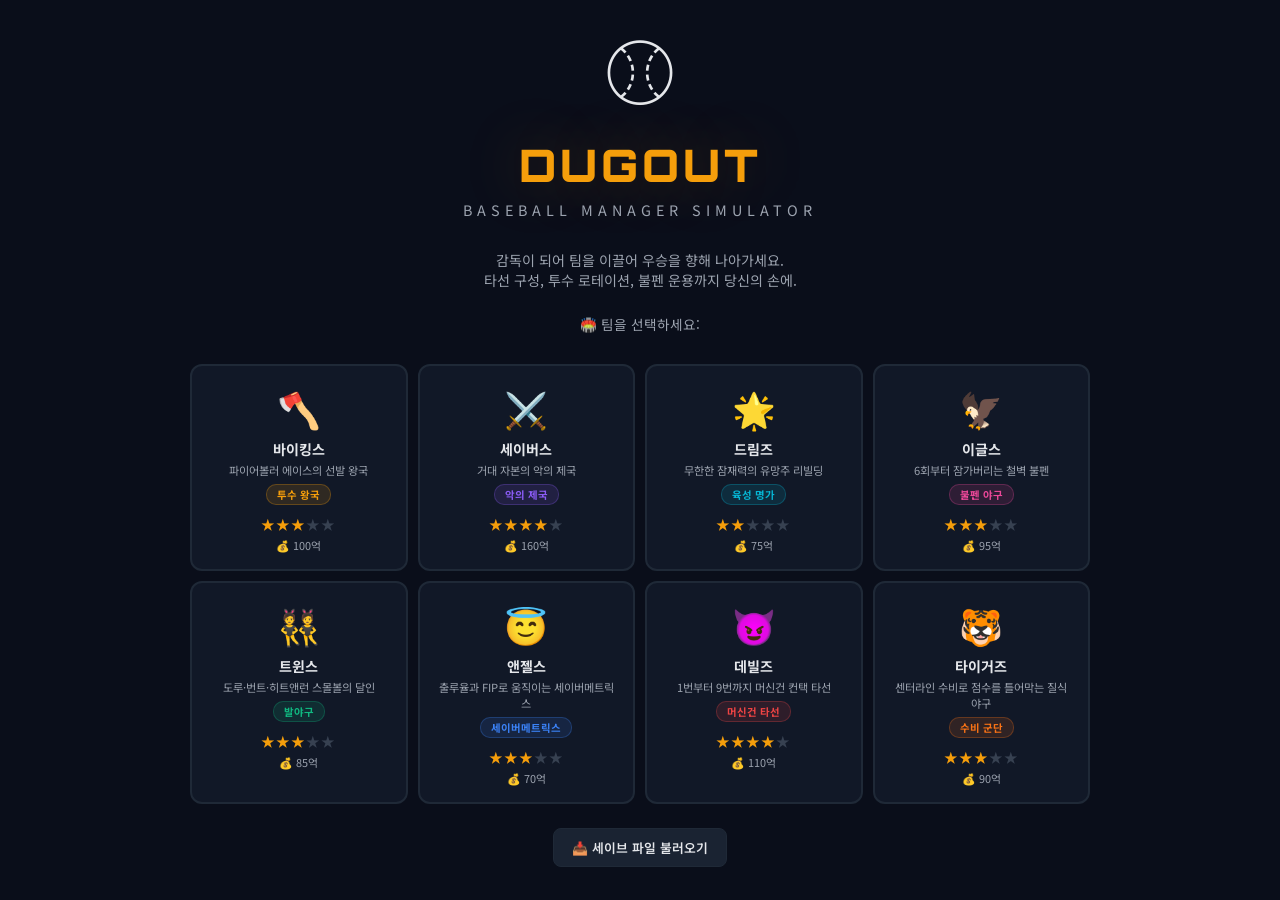
==== commit f9b9edaa: "fix: 타이틀 화면 잔류 문자 제거 232339b 커밋 시 작업 트리에 섞여 있던 우발적 키 입력(6)이 함께 커밋되어 타이틀 화면에 노출 — title-screen div 텍스" ====
--- a/index.html
+++ b/index.html
@@ -9,7 +9,7 @@
 <body>
 
 <div id="titleScreen" class="screen active">
-  <div class="title-screen">6
+  <div class="title-screen">
     <div class="title-emoji">⚾</div>
     <div class="title-logo">DUGOUT</div>
     <div class="title-sub">Baseball Manager Simulator</div>
@@ -352,7 +352,9 @@
 <script src="js/utils/utils-stats.js"></script>
 <script src="js/utils/utils-scout.js"></script>
 <script src="js/utils/utils-economy.js"></script>
-<script src="js/utils/negotiation.js"></script>
+<script src="js/contracts/contracts-negotiation.js"></script>
+<script src="js/contracts/contracts-salary.js"></script>
+<script src="js/contracts/contracts-fa.js"></script>
 <script src="js/players/player-core.js"></script>
 <script src="js/players/player-stats.js"></script>
 <script src="js/players/player-traits.js"></script>
